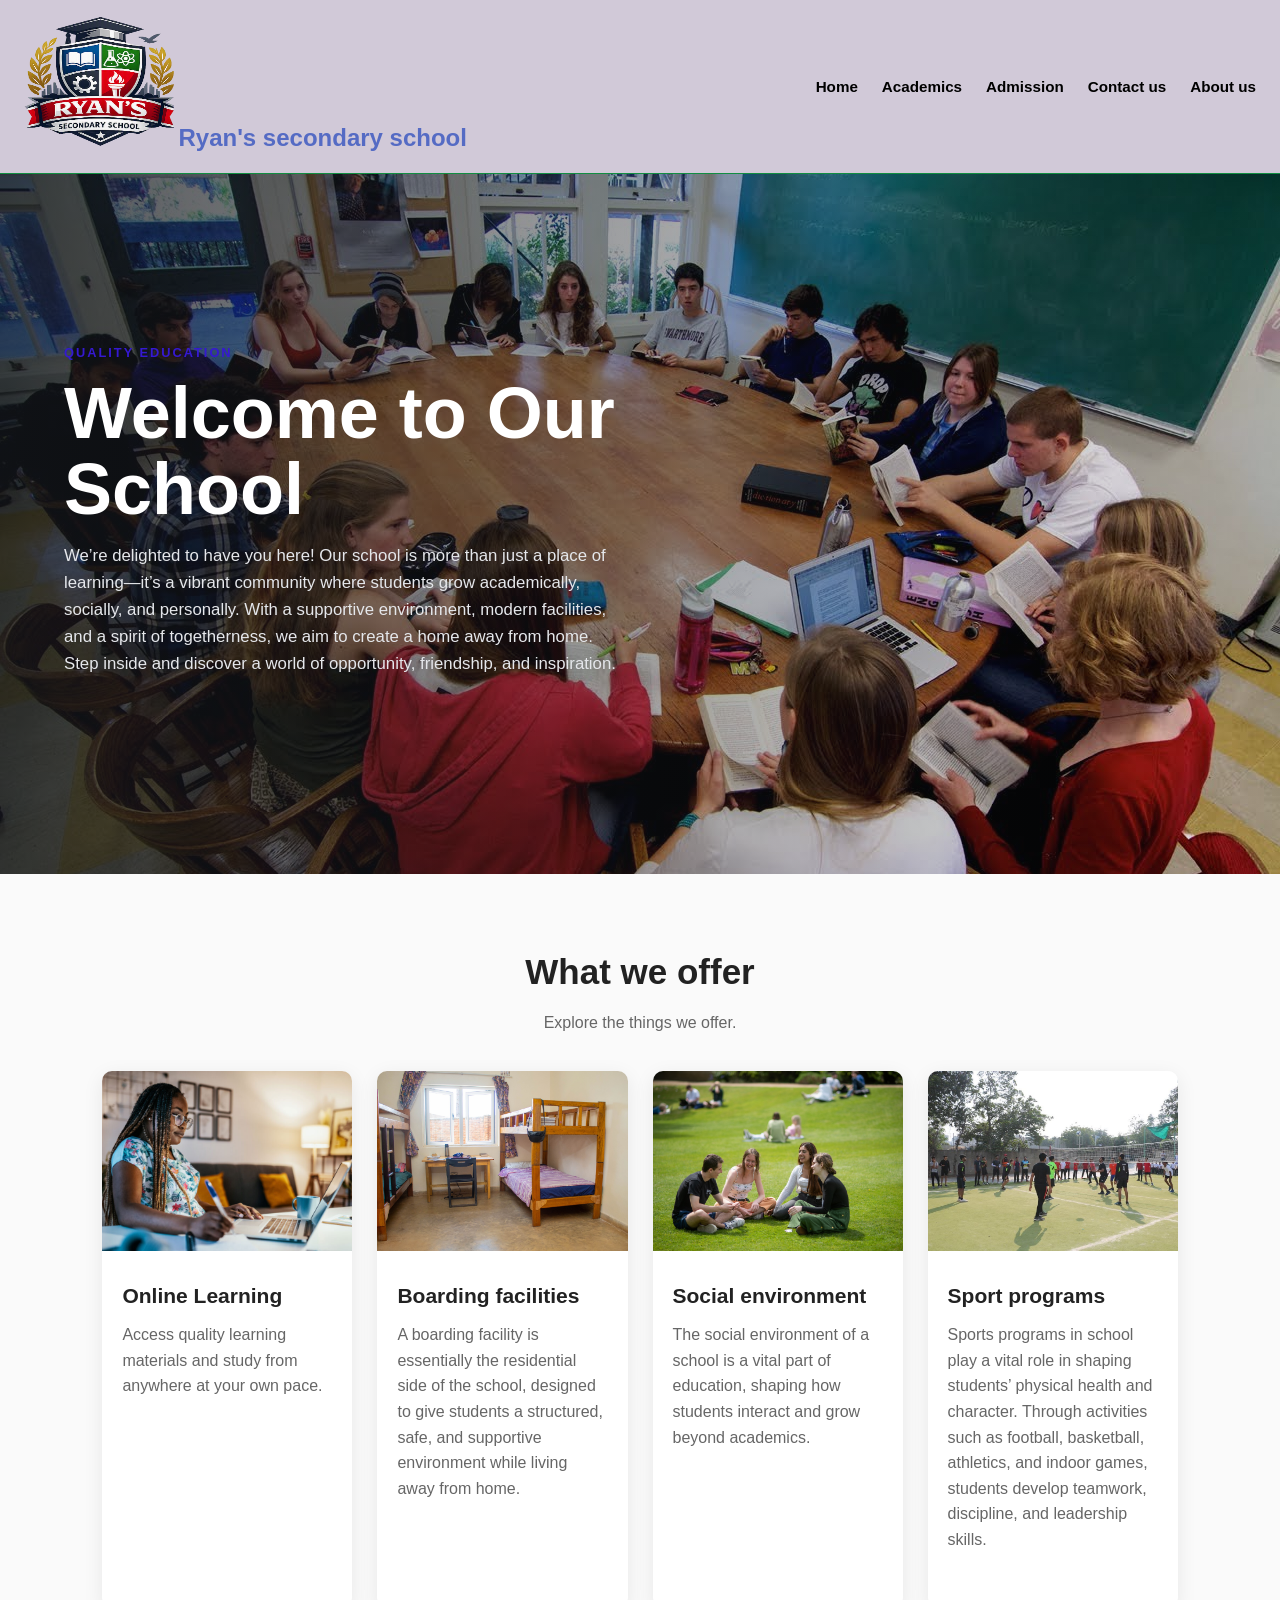
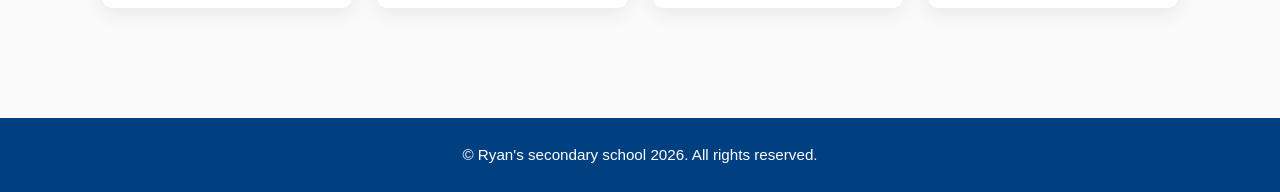
==== index.html @ 503f65b3 "Add files via upload" ====
<!DOCTYPE html>
<html lang="en">
<head>
  <meta charset="UTF-8">
  <meta name="viewport" content="width=device-width, initial-scale=1.0">
  <title>Ryan's secondary school</title>
  <link rel="stylesheet" href="home.css">
</head>
<body>
<header class="site-header">
  <div class="logo">
    <header>
    <img src="logo2.png" alt="Company Logo" width="150" height="130">
    </svg>
    <span class="logo-text">Ryan's secondary school</span>
  </div>
  <nav class="site-nav">
    <a href="index.html">Home</a>
    <a href="Academics.html">Academics</a>
    <a href="Admission.html">Admission</a>
    <a href="contact us.html">Contact us</a>
    <a href="about us.html">About us</a>
  </nav>
</header>
   <main>

    <section id="home" class="hero-section">

      <div class="hero-content">
        <span class="hero-label">QUALITY EDUCATION</span>

        <h1>
         Welcome to Our School
        </h1>

        <p>
We’re delighted to have you here! Our school is more than just a place of learning—it’s a vibrant community where students grow academically, socially, and personally. With a supportive environment, modern facilities, and a spirit of togetherness, we aim to create a home away from home. Step inside and discover a world of opportunity, friendship, and inspiration.
        </p>

      </div>

    </section>
<section class="cards-section" id="services">

        <h2>What we offer</h2>

        <p class="section-text">
            Explore the things we offer.
        </p>


        <div class="cards-container">

            <!-- CARD 1 -->
            <div class="card">

                <img src="on.jpg"
                     alt="Students learning">

                <div class="card-content">

                    <h3>Online Learning</h3>

                    <p>
                        Access quality learning materials and study
                        from anywhere at your own pace.
                    </p>

                </div>

            </div>


  <!-- CARD 2 -->
            <div class="card">

                <img src="r4.jpg"
                     alt="Students learning">

                <div class="card-content">

                    <h3>Boarding facilities</h3>

                    <p>
                    A boarding facility is essentially the residential side of the school, designed to give students a structured, safe, and supportive environment while living away from home.
                    </p>

                </div>

            </div>


  <!-- CARD 3 -->
            <div class="card">

                <img src="st1.jpg"
                     alt="Students learning">

                <div class="card-content">

                    <h3>Social environment</h3>

                    <p>
                   The social environment of a school is a vital part of education, shaping how students interact and grow beyond academics.
                    </p>

                </div>

            </div>


  <!-- CARD 3 -->
            <div class="card">

                <img src="sp1.jpg"
                     alt="Students learning">

                <div class="card-content">

                    <h3>Sport programs</h3>

                    <p>
Sports programs in school play a vital role in shaping students’ physical health and character. Through activities such as football, basketball, athletics, and indoor games, students develop teamwork, discipline, and leadership skills.                     </p>

                </div>

            </div>

    </section>
  <footer>
    <p>&copy; Ryan's secondary school 2026. All rights reserved.</p>
  </footer>
</body>
</html>
---- home.css ----
/* Reset */
* {
  margin: 0;
  padding: 0;
  box-sizing: border-box;
}

/* Variables */
:root {
  --primary: #3519d1;
  --primary-dark: #220d8f;
  --white: #ffffff;
  --container: 1200px;
}

/* Base */
body {
  font-family: Arial, sans-serif;
  line-height: 1.6;
  color: #222;
  background-color: #fafafa;
}

/* Header & Navigation */
.site-header {
  display: flex;
  align-items: center;
  justify-content: space-between;
  padding: 1rem 1.5rem;
  background-color: #d1c9d8;
  border-bottom: 1.0px solid #118f41;
}

.logo {
  display: flex;
  align-items: center;
  gap: 0.6rem;
}

.logo-text {
  font-size: 1.5rem;
  font-weight: 600;
  font-family: Verdana, Geneva, Tahoma, sans-serif;
  color: #1b40bbaf;
}

.site-nav {
  display: flex;
  gap: 1.5rem;
}

.site-nav a {
  text-decoration: none;
  color: #000000;
  font-weight: 600;
  font-size: 0.95rem;
  position: relative; /* Needed for ::after underline */
}

.site-nav a::after {
  content: "";
  position: absolute;
  bottom: -4px;
  left: 0;
  width: 0%;
  height: 2px;
  background-color: #8b7cf6;
  transition: width 0.3s ease;
}

.site-nav a:hover {
  color: #8b7cf6;
}

.site-nav a:hover::after,
.site-nav a.active::after {
  width: 100%;
}

/* Hero Section */
.hero-section {
  min-height: 700px;
  display: flex;
  align-items: center;
  padding: 5rem 5%;
  background: linear-gradient(
      90deg,
      rgba(20, 23, 28, 0.75),
      rgba(20, 23, 28, 0.4),
      rgba(20, 23, 28, 0.1)
    ),
    url("in.jpg");
  background-size: cover;
  background-position: center;
  background-repeat: no-repeat;
  position: relative;
}

.hero-content {
  width: 100%;
  max-width: var(--container);
  margin: 0 auto;
  color: var(--white);
}

.hero-label {
  display: inline-block;
  margin-bottom: 0.8rem;
  color: #3519d1;
  font-size: 0.8rem;
  font-weight: 700;
  letter-spacing: 2px;
}

.hero-content h1 {
  max-width: 650px;
  margin-bottom: 1rem;
  color: white; /* fixed */
  font-size: clamp(2.4rem, 6vw, 4.5rem);
  line-height: 1.05;
}

.hero-content h1 span {
  display: block;
  color: white;
}

.hero-content p {
  max-width: 560px;
  margin-bottom: 2rem;
  color: #e5e7eb;
  font-size: 1.05rem;
}

.hero-btn {
  display: inline-block;
  padding: 0.85rem 1.5rem;
  background-color: var(--primary);
  color: var(--white);
  border-radius: 7px;
  text-decoration: none;
  font-weight: 700;
  transition: background-color 0.2s ease, transform 0.2s ease;
}

.hero-btn:hover {
  background-color: var(--primary-dark);
  transform: translateY(-2px);
}

/* Cards Section */
.cards-section {
  padding: 70px 8%;
  text-align: center;
}

.cards-section h2 {
  font-size: 35px;
  margin-bottom: 10px;
}

.section-text {
  color: #666;
  margin-bottom: 35px;
}

/* Cards Container */
.cards-container {
  display: grid;
  grid-template-columns: repeat(auto-fit, minmax(250px, 1fr)); /* responsive */
  gap: 25px;
}

/* Card */
.card {
  background: white;
  border-radius: 10px;
  overflow: hidden;
  box-shadow: 0 5px 20px rgba(0, 0, 0, 0.08);
  text-align: left;
  padding-bottom: 20px;
  transition: 0.3s;
}

.card:hover {
  transform: translateY(-5px);
  box-shadow: 0 10px 25px rgba(0, 0, 0, 0.12);
}

/* Card Image */
.card img {
  width: 100%;
  height: 180px;
  object-fit: cover;
}

/* Card Content */
.card-content {
  padding: 20px;
}

.card-content h3 {
  font-size: 21px;
  margin-bottom: 10px;
}

.card-content p {
  color: #666;
  line-height: 1.6;
  margin-bottom: 15px;
}

.card-content a {
  color: #007bff;
  text-decoration: none;
  font-weight: bold;
}

/* Footer */
footer {
  background: #004080;
  width: 100%;
  color: #fff;
  text-align: center;
  padding: 25px 15px;
  margin-top: 40px;
  font-size: 0.95rem;
}

/* Responsive */
@media (max-width: 768px) {
  .site-header {
    flex-direction: column;
    align-items: flex-start;
  }

  .site-nav {
    flex-wrap: wrap;
    gap: 1rem;
    margin-top: 10px;
  }

  .hero-section {
    padding: 3rem 2rem;
    min-height: 400px;
  }

  .cards-section {
    padding: 40px 5%;
  }
}
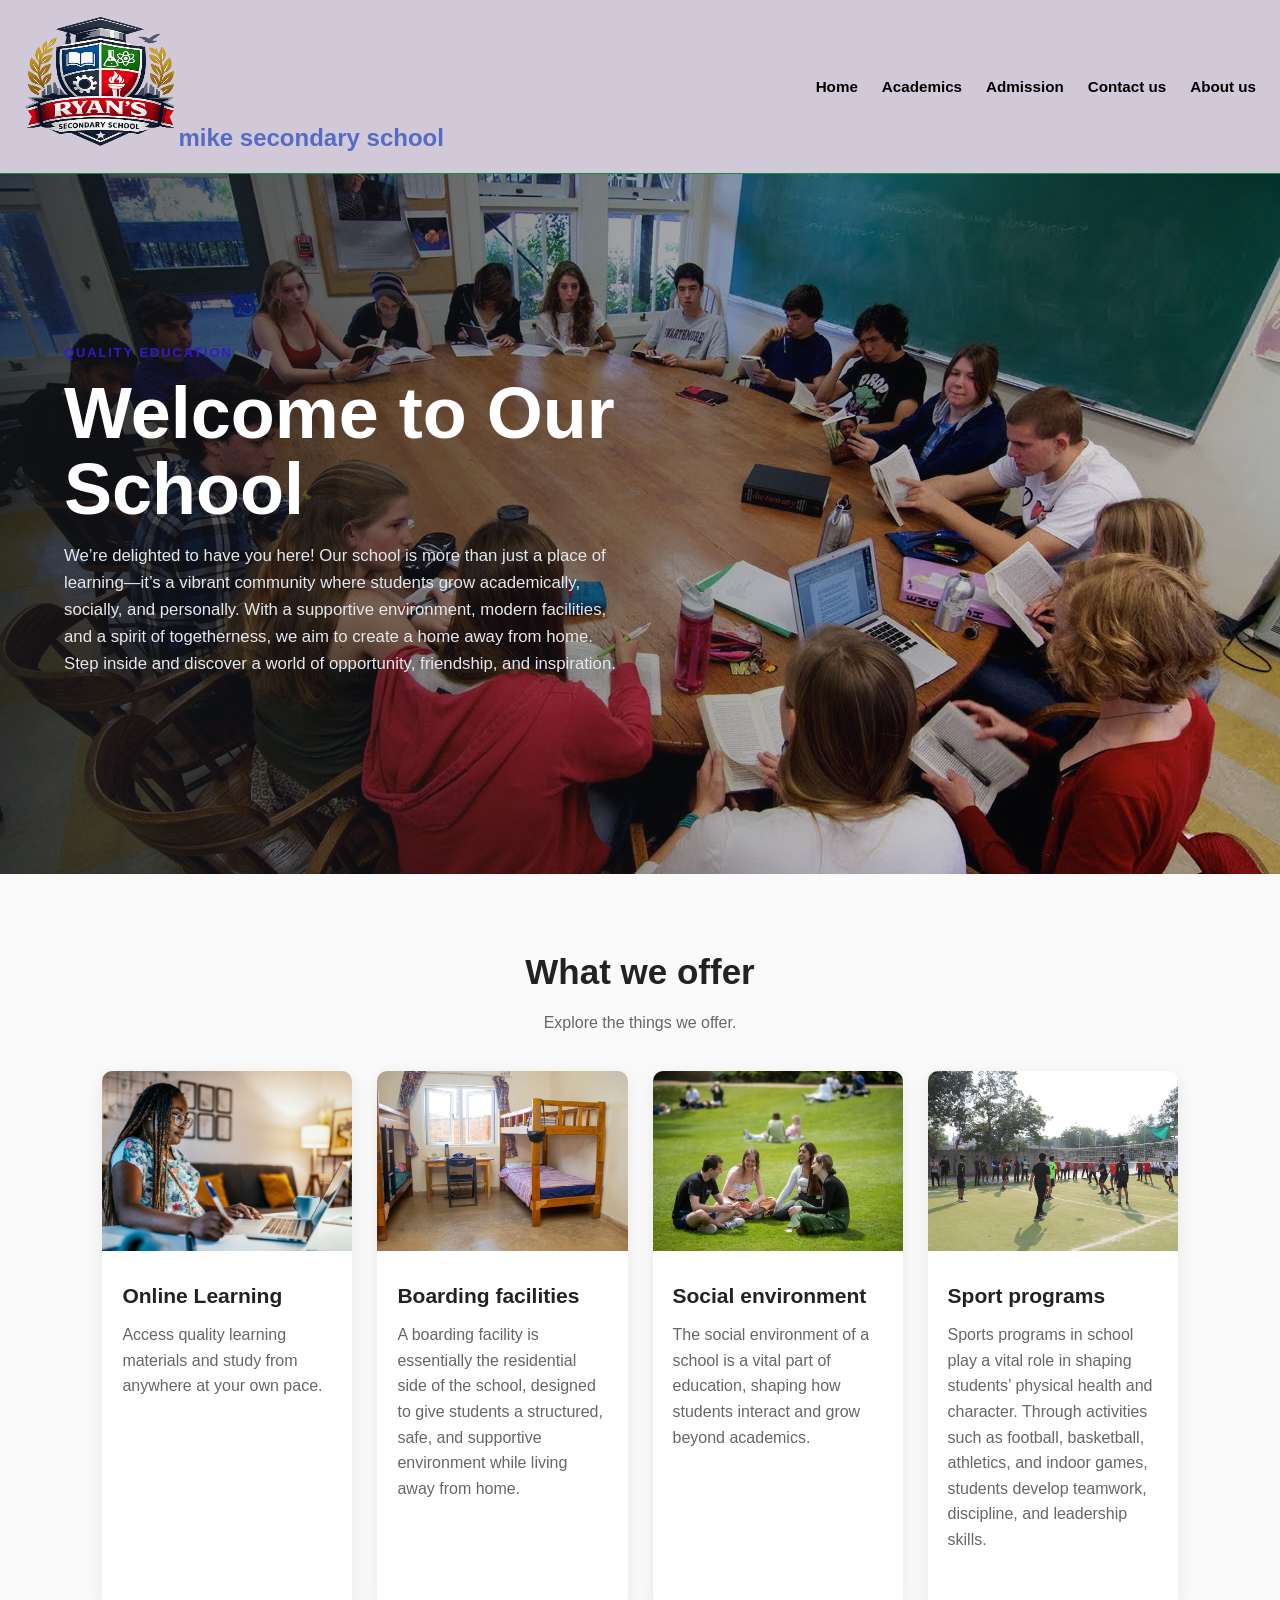
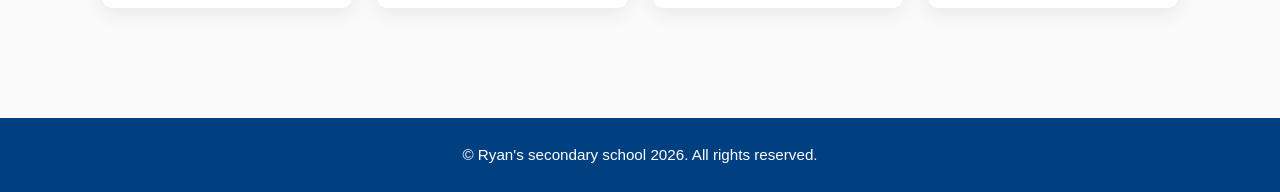
==== commit 2002dcdb: "Update school name from 'Ryan's' to 'Mike'" ====
--- a/index.html
+++ b/index.html
@@ -12,7 +12,7 @@
     <header>
     <img src="logo2.png" alt="Company Logo" width="150" height="130">
     </svg>
-    <span class="logo-text">Ryan's secondary school</span>
+    <span class="logo-text">mike secondary school</span>
   </div>
   <nav class="site-nav">
     <a href="index.html">Home</a>
@@ -131,4 +131,4 @@
     <p>&copy; Ryan's secondary school 2026. All rights reserved.</p>
   </footer>
 </body>
-</html>+</html>
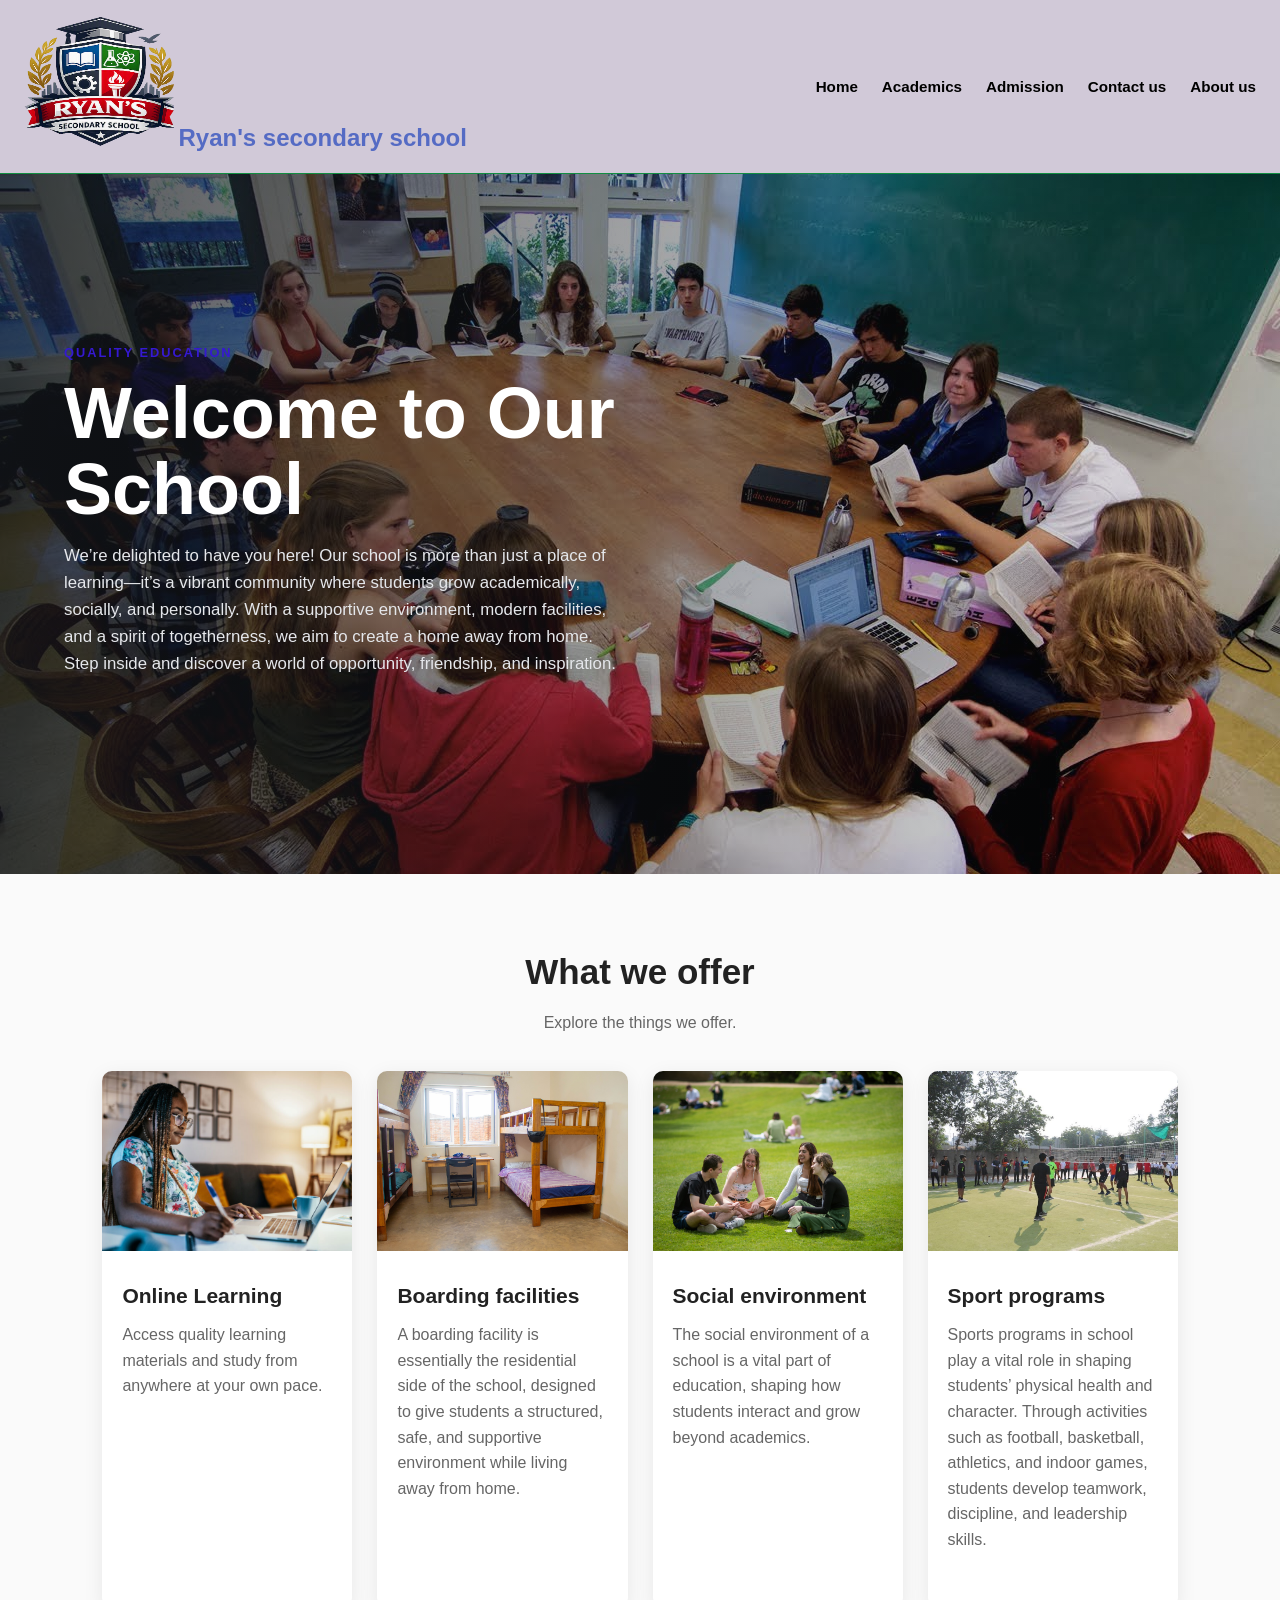
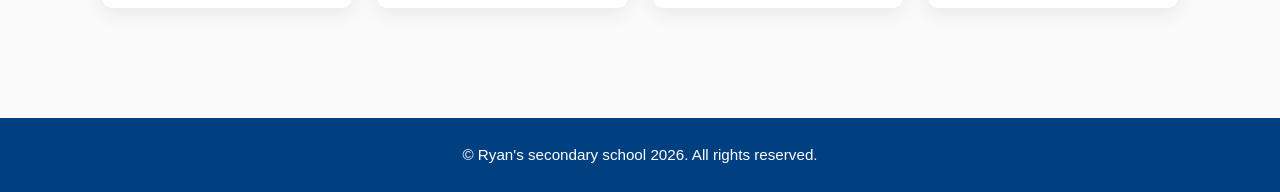
==== commit 4ff84070: "Fix logo text in header of index.html" ====
--- a/index.html
+++ b/index.html
@@ -12,7 +12,7 @@
     <header>
     <img src="logo2.png" alt="Company Logo" width="150" height="130">
     </svg>
-    <span class="logo-text">mike secondary school</span>
+    <span class="logo-text"> Ryan's secondary school</span>
   </div>
   <nav class="site-nav">
     <a href="index.html">Home</a>
